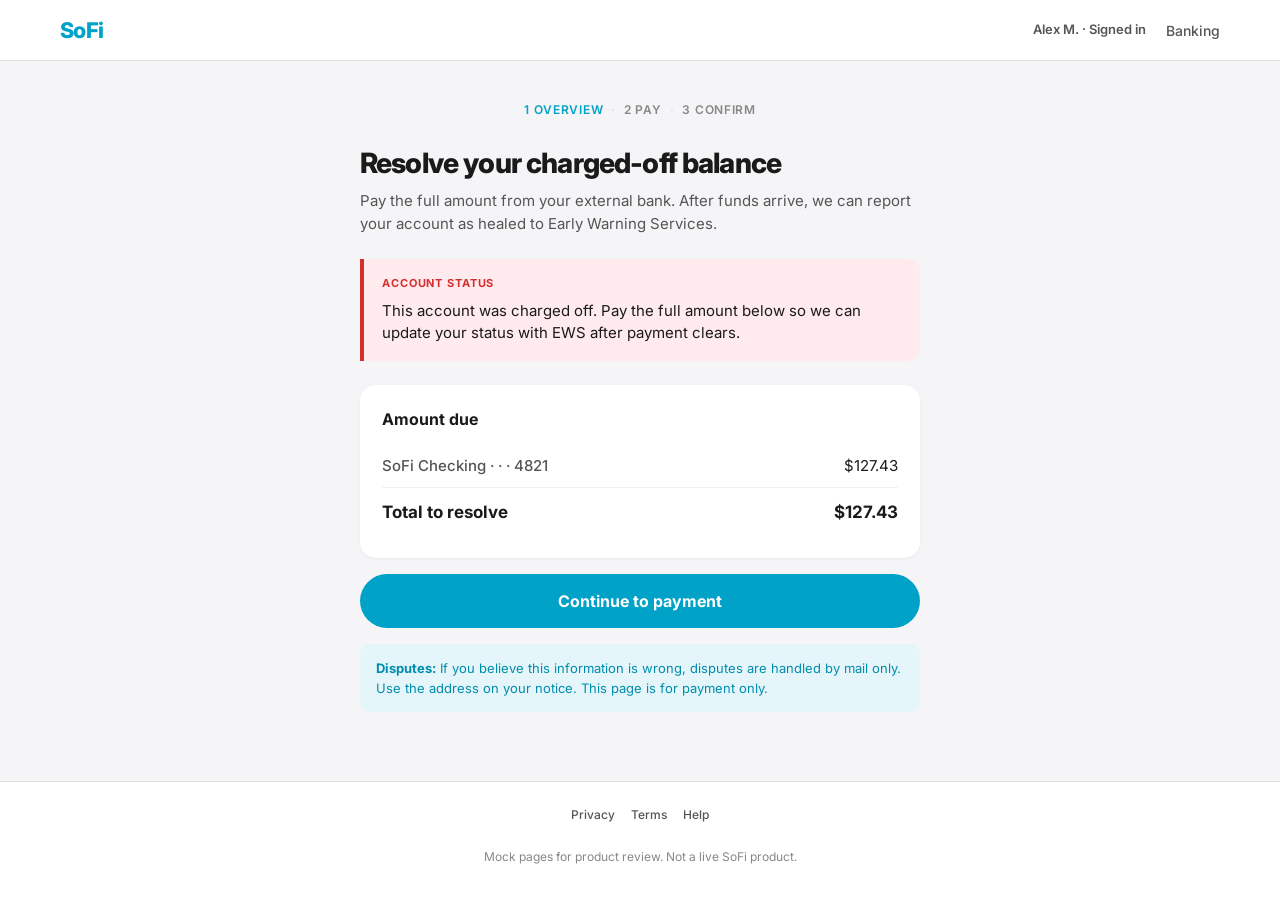
==== mockups/resolve-balance/index.html @ dc92aaf2 "Add web mockups: full resolve-balance pages and gallery hub. Ship multi-page static flow under mocku" ====
<!DOCTYPE html>
<html lang="en">
<head>
  <meta charset="UTF-8">
  <meta name="viewport" content="width=device-width, initial-scale=1.0">
  <meta name="description" content="Resolve your charged-off balance (mock)">
  <title>Resolve balance | SoFi</title>
  <link rel="stylesheet" href="styles.css">
</head>
<body>
  <header class="site-header">
    <div class="site-header__inner">
      <a class="logo" href="index.html">SoFi</a>
      <nav class="header-nav" aria-label="Account">
        <span class="user-pill">Alex M. · Signed in</span>
        <a href="index.html">Banking</a>
      </nav>
    </div>
  </header>

  <main id="main">
    <div class="content">
      <nav class="step-nav" aria-label="Steps">
        <a href="index.html" aria-current="page">1 Overview</a>
        <span class="sep" aria-hidden="true">·</span>
        <a href="pay.html">2 Pay</a>
        <span class="sep" aria-hidden="true">·</span>
        <a href="confirm.html">3 Confirm</a>
      </nav>

      <h1 class="page-title">Resolve your charged-off balance</h1>
      <p class="lede">
        Pay the full amount from your external bank. After funds arrive, we can report your account as healed to Early Warning Services.
      </p>

      <div class="alert" role="alert">
        <span class="alert__label">Account status</span>
        <p>This account was charged off. Pay the full amount below so we can update your status with EWS after payment clears.</p>
      </div>

      <section class="card" aria-labelledby="amount-heading">
        <h2 id="amount-heading">Amount due</h2>
        <div class="sum-row">
          <span class="muted">SoFi Checking · · · 4821</span>
          <span>$127.43</span>
        </div>
        <div class="sum-row">
          <span>Total to resolve</span>
          <span>$127.43</span>
        </div>
      </section>

      <p>
        <a class="btn btn--primary" href="pay.html">Continue to payment</a>
      </p>

      <p class="note">
        <strong>Disputes:</strong> If you believe this information is wrong, disputes are handled by mail only. Use the address on your notice. This page is for payment only.
      </p>
    </div>
  </main>

  <footer class="site-footer">
    <div class="site-footer__inner">
      <div class="footer-links">
        <a href="#">Privacy</a>
        <a href="#">Terms</a>
        <a href="#">Help</a>
      </div>
      <p>Mock pages for product review. Not a live SoFi product.</p>
    </div>
  </footer>
</body>
</html>
---- mockups/resolve-balance/styles.css ----
@import url("https://fonts.googleapis.com/css2?family=Inter:wght@400;500;600;700;800&display=swap");

:root {
  --black: #1a1a1a;
  --gray-900: #333;
  --gray-700: #555;
  --gray-500: #888;
  --gray-200: #e0e0e0;
  --gray-100: #f0f0f0;
  --bg: #f5f5f7;
  --white: #fff;
  --sofi-blue: #00a2c7;
  --sofi-blue-dark: #008dad;
  --sofi-blue-light: #e5f6fa;
  --green: #2e7d32;
  --green-bg: #e8f5e9;
  --red: #d32f2f;
  --red-bg: #ffebee;
  --focus: rgba(0, 162, 199, 0.35);
}

*,
*::before,
*::after {
  box-sizing: border-box;
}

html {
  -webkit-font-smoothing: antialiased;
}

body {
  margin: 0;
  min-height: 100vh;
  display: flex;
  flex-direction: column;
  font-family: "Inter", -apple-system, BlinkMacSystemFont, sans-serif;
  font-size: 16px;
  color: var(--black);
  background: var(--bg);
  line-height: 1.5;
}

a {
  color: var(--sofi-blue);
  font-weight: 600;
  text-decoration: none;
}

a:hover {
  text-decoration: underline;
}

a:focus-visible {
  outline: 2px solid var(--sofi-blue);
  outline-offset: 2px;
}

.site-header {
  background: var(--white);
  border-bottom: 1px solid var(--gray-200);
  position: sticky;
  top: 0;
  z-index: 100;
}

.site-header__inner {
  max-width: 1200px;
  margin: 0 auto;
  padding: 14px 20px;
  display: flex;
  align-items: center;
  justify-content: space-between;
  gap: 16px;
}

.logo {
  font-size: 1.35rem;
  font-weight: 800;
  color: var(--sofi-blue);
  letter-spacing: -0.03em;
}

.logo:hover {
  text-decoration: none;
}

.header-nav {
  display: flex;
  align-items: center;
  gap: 20px;
  font-size: 0.875rem;
}

.header-nav a {
  color: var(--gray-700);
  font-weight: 500;
}

.header-nav a:hover {
  color: var(--sofi-blue);
}

.user-pill {
  font-size: 0.8125rem;
  font-weight: 600;
  color: var(--gray-700);
}

main {
  flex: 1;
  width: 100%;
  padding: 32px 20px 48px;
}

.content {
  max-width: 560px;
  margin: 0 auto;
}

.step-nav {
  display: flex;
  align-items: center;
  justify-content: center;
  flex-wrap: wrap;
  gap: 8px;
  margin-bottom: 28px;
  font-size: 0.75rem;
  font-weight: 600;
  text-transform: uppercase;
  letter-spacing: 0.06em;
}

.step-nav a {
  color: var(--gray-500);
  font-weight: 600;
}

.step-nav a[aria-current="page"] {
  color: var(--sofi-blue);
  text-decoration: none;
  pointer-events: none;
}

.step-nav .sep {
  color: var(--gray-200);
  user-select: none;
}

.page-title {
  font-size: clamp(1.5rem, 4vw, 1.75rem);
  font-weight: 800;
  letter-spacing: -0.03em;
  line-height: 1.2;
  margin: 0 0 8px;
}

.lede {
  font-size: 0.9375rem;
  color: var(--gray-700);
  margin: 0 0 24px;
  line-height: 1.55;
}

.alert {
  background: var(--red-bg);
  border-left: 4px solid var(--red);
  border-radius: 0 12px 12px 0;
  padding: 16px 18px;
  margin-bottom: 24px;
}

.alert__label {
  display: block;
  font-size: 0.6875rem;
  font-weight: 700;
  text-transform: uppercase;
  letter-spacing: 0.08em;
  color: var(--red);
  margin-bottom: 8px;
}

.alert p {
  margin: 0;
  font-size: 0.9375rem;
  line-height: 1.5;
}

.card {
  background: var(--white);
  border-radius: 16px;
  padding: 22px;
  box-shadow: 0 1px 3px rgba(0, 0, 0, 0.06);
  margin-bottom: 16px;
}

.card h2 {
  font-size: 1rem;
  font-weight: 700;
  margin: 0 0 14px;
}

.sum-row {
  display: flex;
  justify-content: space-between;
  align-items: baseline;
  padding: 10px 0;
  border-bottom: 1px solid var(--gray-100);
  font-size: 0.9375rem;
}

.sum-row:last-child {
  border-bottom: none;
  font-weight: 700;
  font-size: 1.0625rem;
  padding-top: 12px;
}

.sum-row .muted {
  color: var(--gray-700);
  font-weight: 500;
}

.btn {
  display: inline-flex;
  align-items: center;
  justify-content: center;
  width: 100%;
  padding: 15px 20px;
  font-size: 1rem;
  font-weight: 700;
  font-family: inherit;
  border: none;
  border-radius: 28px;
  cursor: pointer;
  text-decoration: none;
  transition: background 0.15s ease;
}

.btn:focus-visible {
  outline: 2px solid var(--sofi-blue);
  outline-offset: 3px;
}

.btn--primary {
  background: var(--sofi-blue);
  color: #fff;
}

.btn--primary:hover {
  background: var(--sofi-blue-dark);
  text-decoration: none;
}

.btn--secondary {
  background: transparent;
  color: var(--black);
  border: 2px solid var(--gray-200);
  margin-top: 10px;
}

.btn--secondary:hover {
  border-color: var(--gray-500);
  text-decoration: none;
}

.note {
  background: var(--sofi-blue-light);
  border-radius: 10px;
  padding: 14px 16px;
  font-size: 0.8125rem;
  color: var(--sofi-blue-dark);
  line-height: 1.55;
  margin-top: 16px;
}

.note strong {
  font-weight: 700;
}

.copy-block {
  background: var(--gray-100);
  border-radius: 12px;
  padding: 14px 16px;
  margin-bottom: 12px;
}

.copy-block__label {
  font-size: 0.6875rem;
  font-weight: 700;
  text-transform: uppercase;
  letter-spacing: 0.06em;
  color: var(--gray-500);
  margin-bottom: 6px;
}

.copy-row {
  display: flex;
  justify-content: space-between;
  align-items: center;
  gap: 12px;
}

.copy-value {
  font-family: ui-monospace, "SF Mono", Menlo, monospace;
  font-size: 0.9375rem;
  font-weight: 700;
  letter-spacing: 0.02em;
  word-break: break-all;
}

.copy-btn {
  flex-shrink: 0;
  font-size: 0.6875rem;
  font-weight: 700;
  color: var(--sofi-blue);
  background: var(--white);
  border: 1.5px solid var(--sofi-blue);
  border-radius: 8px;
  padding: 6px 12px;
  cursor: pointer;
  font-family: inherit;
}

.copy-btn:hover {
  background: var(--sofi-blue-light);
}

.tl {
  margin: 0;
  padding: 0;
  list-style: none;
}

.tl li {
  display: flex;
  gap: 12px;
  padding: 10px 0;
  font-size: 0.875rem;
  color: var(--gray-700);
  line-height: 1.45;
  border-bottom: 1px solid var(--gray-100);
}

.tl li:last-child {
  border-bottom: none;
}

.tl-num {
  width: 26px;
  height: 26px;
  border-radius: 50%;
  background: var(--sofi-blue-light);
  color: var(--sofi-blue);
  font-size: 0.75rem;
  font-weight: 800;
  display: flex;
  align-items: center;
  justify-content: center;
  flex-shrink: 0;
}

.form-group {
  margin-bottom: 16px;
}

.form-group label {
  display: block;
  font-size: 0.8125rem;
  font-weight: 600;
  color: var(--gray-700);
  margin-bottom: 6px;
}

.form-group input,
.form-group select {
  width: 100%;
  padding: 12px 14px;
  font-size: 1rem;
  font-family: inherit;
  border: 1.5px solid var(--gray-200);
  border-radius: 10px;
  background: var(--white);
}

.form-group input:focus,
.form-group select:focus {
  outline: none;
  border-color: var(--sofi-blue);
  box-shadow: 0 0 0 3px var(--focus);
}

.form-hint {
  font-size: 0.75rem;
  color: var(--gray-500);
  margin-top: 4px;
}

.success-icon {
  width: 64px;
  height: 64px;
  border-radius: 50%;
  background: var(--green-bg);
  color: var(--green);
  font-size: 2rem;
  display: flex;
  align-items: center;
  justify-content: center;
  margin: 0 auto 20px;
}

.success-block {
  text-align: center;
  padding: 8px 0 24px;
}

.success-block h2 {
  font-size: 1.375rem;
  font-weight: 800;
  margin: 0 0 10px;
}

.success-block p {
  font-size: 0.9375rem;
  color: var(--gray-700);
  margin: 0;
  line-height: 1.55;
}

.site-footer {
  background: var(--white);
  border-top: 1px solid var(--gray-200);
  margin-top: auto;
  padding: 24px 20px 32px;
}

.site-footer__inner {
  max-width: 1200px;
  margin: 0 auto;
  display: flex;
  flex-direction: column;
  align-items: center;
  gap: 12px;
  text-align: center;
  font-size: 0.75rem;
  color: var(--gray-500);
}

.footer-links {
  display: flex;
  flex-wrap: wrap;
  justify-content: center;
  gap: 16px;
}

.footer-links a {
  color: var(--gray-700);
  font-weight: 500;
}

@media (min-width: 640px) {
  main {
    padding: 40px 24px 56px;
  }
}

.visually-hidden {
  position: absolute;
  width: 1px;
  height: 1px;
  padding: 0;
  margin: -1px;
  overflow: hidden;
  clip: rect(0, 0, 0, 0);
  white-space: nowrap;
  border: 0;
}

.list-plain {
  margin: 0;
  padding-left: 1.25rem;
  font-size: 0.9375rem;
  color: var(--gray-700);
  line-height: 1.55;
}

.list-plain li {
  margin-bottom: 8px;
}

.list-plain li:last-child {
  margin-bottom: 0;
}
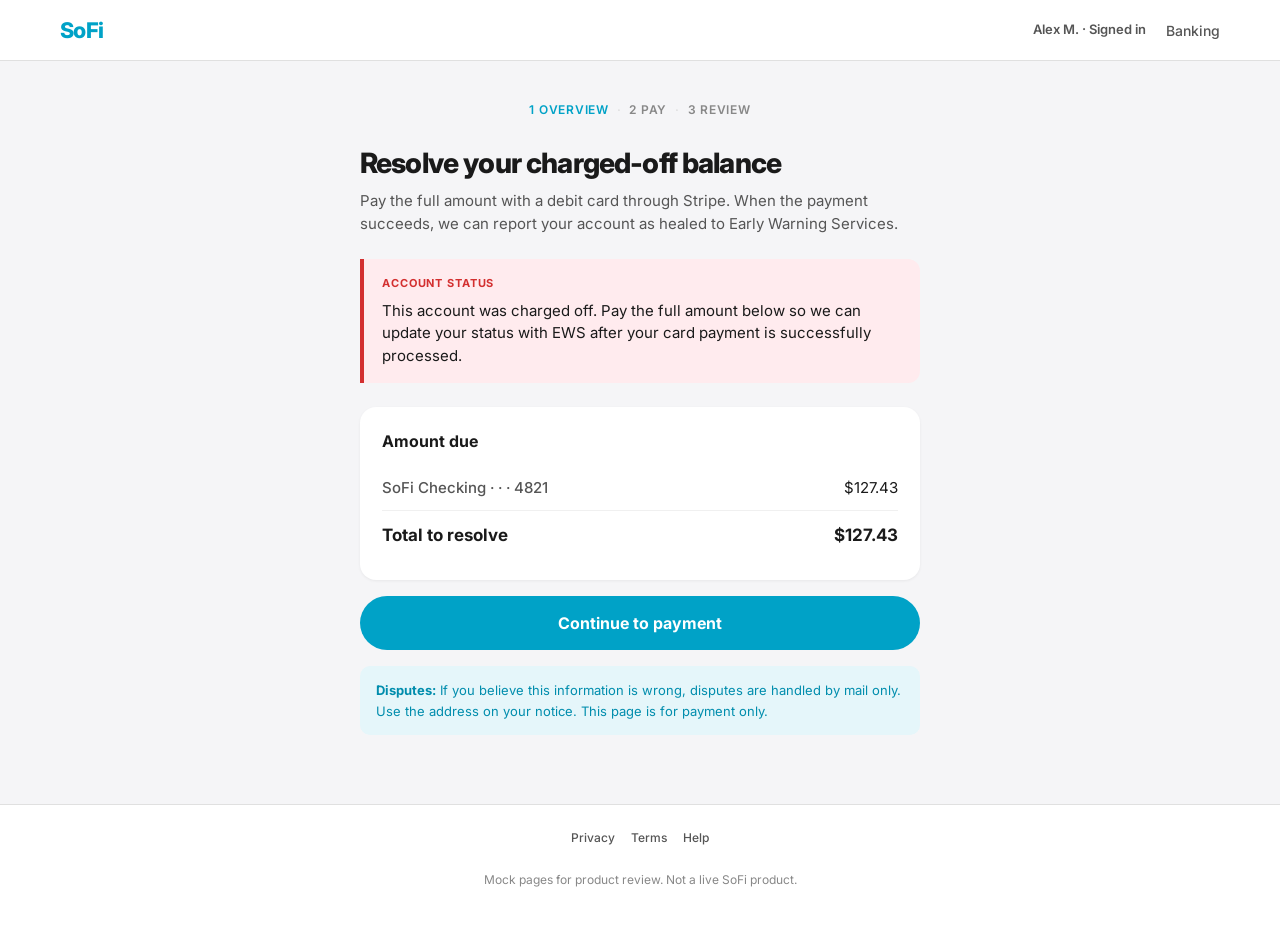
==== commit 4d325ce2: "Mock: switch resolve flow to debit card via Stripe. Replace ACH push copy and wireframes with card e" ====
--- a/mockups/resolve-balance/index.html
+++ b/mockups/resolve-balance/index.html
@@ -25,17 +25,17 @@
         <span class="sep" aria-hidden="true">·</span>
         <a href="pay.html">2 Pay</a>
         <span class="sep" aria-hidden="true">·</span>
-        <a href="confirm.html">3 Confirm</a>
+        <a href="confirm.html">3 Review</a>
       </nav>
 
       <h1 class="page-title">Resolve your charged-off balance</h1>
       <p class="lede">
-        Pay the full amount from your external bank. After funds arrive, we can report your account as healed to Early Warning Services.
+        Pay the full amount with a debit card through Stripe. When the payment succeeds, we can report your account as healed to Early Warning Services.
       </p>
 
       <div class="alert" role="alert">
         <span class="alert__label">Account status</span>
-        <p>This account was charged off. Pay the full amount below so we can update your status with EWS after payment clears.</p>
+        <p>This account was charged off. Pay the full amount below so we can update your status with EWS after your card payment is successfully processed.</p>
       </div>
 
       <section class="card" aria-labelledby="amount-heading">
--- a/mockups/resolve-balance/styles.css
+++ b/mockups/resolve-balance/styles.css
@@ -491,3 +491,49 @@
 .list-plain li:last-child {
   margin-bottom: 0;
 }
+
+.form-row-2 {
+  display: grid;
+  grid-template-columns: 1fr 1fr;
+  gap: 12px;
+}
+
+@media (max-width: 400px) {
+  .form-row-2 {
+    grid-template-columns: 1fr;
+  }
+}
+
+.stripe-foot {
+  display: flex;
+  align-items: center;
+  justify-content: center;
+  gap: 8px;
+  margin-top: 16px;
+  padding-top: 14px;
+  border-top: 1px solid var(--gray-100);
+  font-size: 0.75rem;
+  color: var(--gray-500);
+}
+
+.stripe-foot strong {
+  color: #635bff;
+  font-weight: 700;
+  letter-spacing: 0.02em;
+}
+
+.checkbox-line {
+  display: flex;
+  gap: 10px;
+  align-items: flex-start;
+  font-size: 0.9375rem;
+  line-height: 1.45;
+  color: var(--gray-900);
+}
+
+.checkbox-line input {
+  margin-top: 4px;
+  flex-shrink: 0;
+  width: 18px;
+  height: 18px;
+}
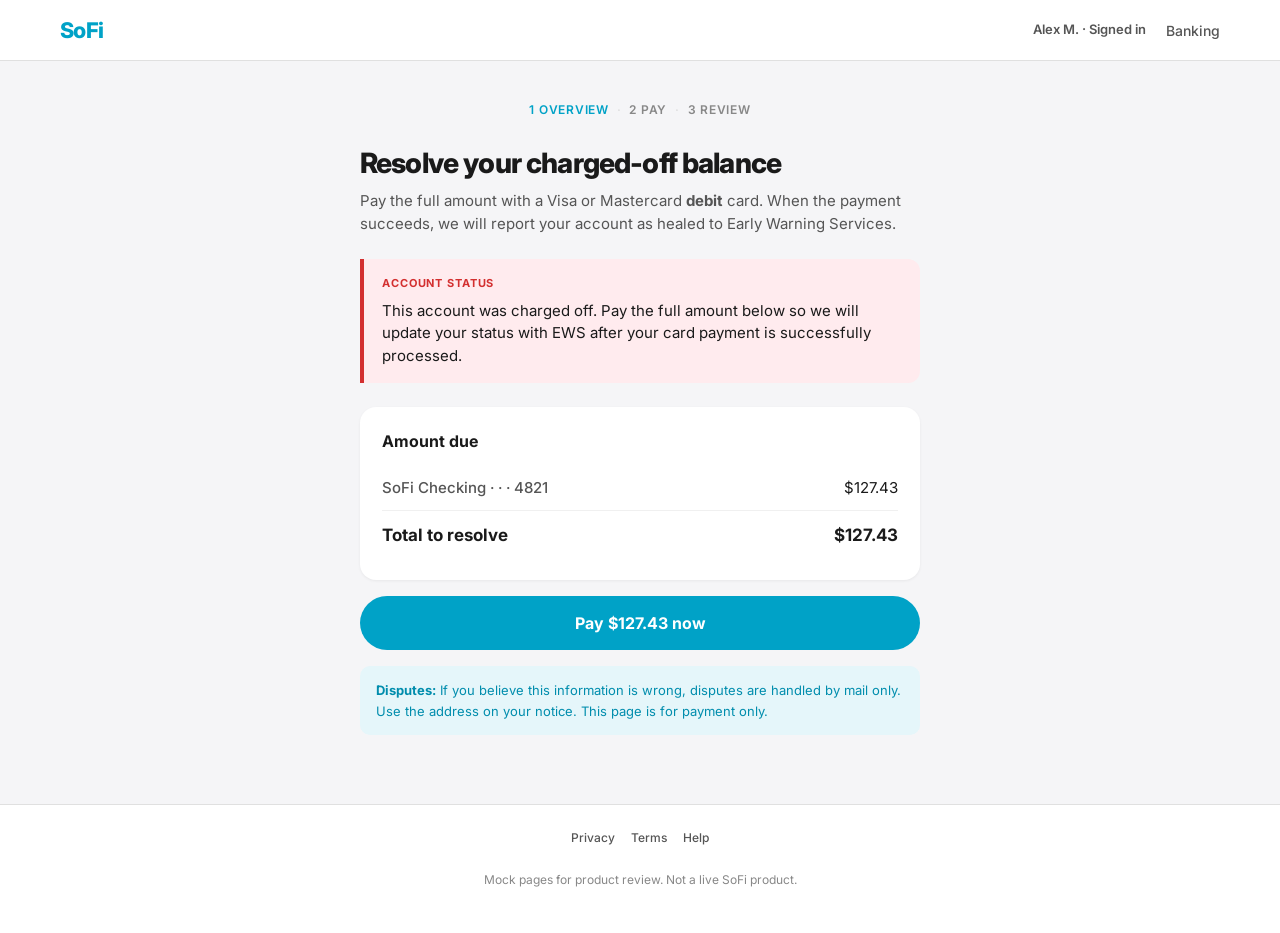
==== commit 4bb02ab7: "Mock: debit card form, auth language, button copy, confirmation ID. - we will report (not we can) - " ====
--- a/mockups/resolve-balance/index.html
+++ b/mockups/resolve-balance/index.html
@@ -30,12 +30,12 @@
 
       <h1 class="page-title">Resolve your charged-off balance</h1>
       <p class="lede">
-        Pay the full amount with a debit card through Stripe. When the payment succeeds, we can report your account as healed to Early Warning Services.
+        Pay the full amount with a Visa or Mastercard <strong>debit</strong> card. When the payment succeeds, we will report your account as healed to Early Warning Services.
       </p>
 
       <div class="alert" role="alert">
         <span class="alert__label">Account status</span>
-        <p>This account was charged off. Pay the full amount below so we can update your status with EWS after your card payment is successfully processed.</p>
+        <p>This account was charged off. Pay the full amount below so we will update your status with EWS after your card payment is successfully processed.</p>
       </div>
 
       <section class="card" aria-labelledby="amount-heading">
@@ -51,7 +51,7 @@
       </section>
 
       <p>
-        <a class="btn btn--primary" href="pay.html">Continue to payment</a>
+        <a class="btn btn--primary" href="pay.html">Pay $127.43 now</a>
       </p>
 
       <p class="note">
--- a/mockups/resolve-balance/styles.css
+++ b/mockups/resolve-balance/styles.css
@@ -274,6 +274,19 @@
   margin-top: 16px;
 }
 
+.auth-box {
+  background: var(--gray-100);
+  border-radius: 12px;
+  padding: 14px 16px;
+  font-size: 0.8125rem;
+  color: var(--gray-700);
+  line-height: 1.6;
+  max-height: 140px;
+  overflow-y: auto;
+  margin-bottom: 14px;
+  border: 1px solid var(--gray-200);
+}
+
 .note strong {
   font-weight: 700;
 }
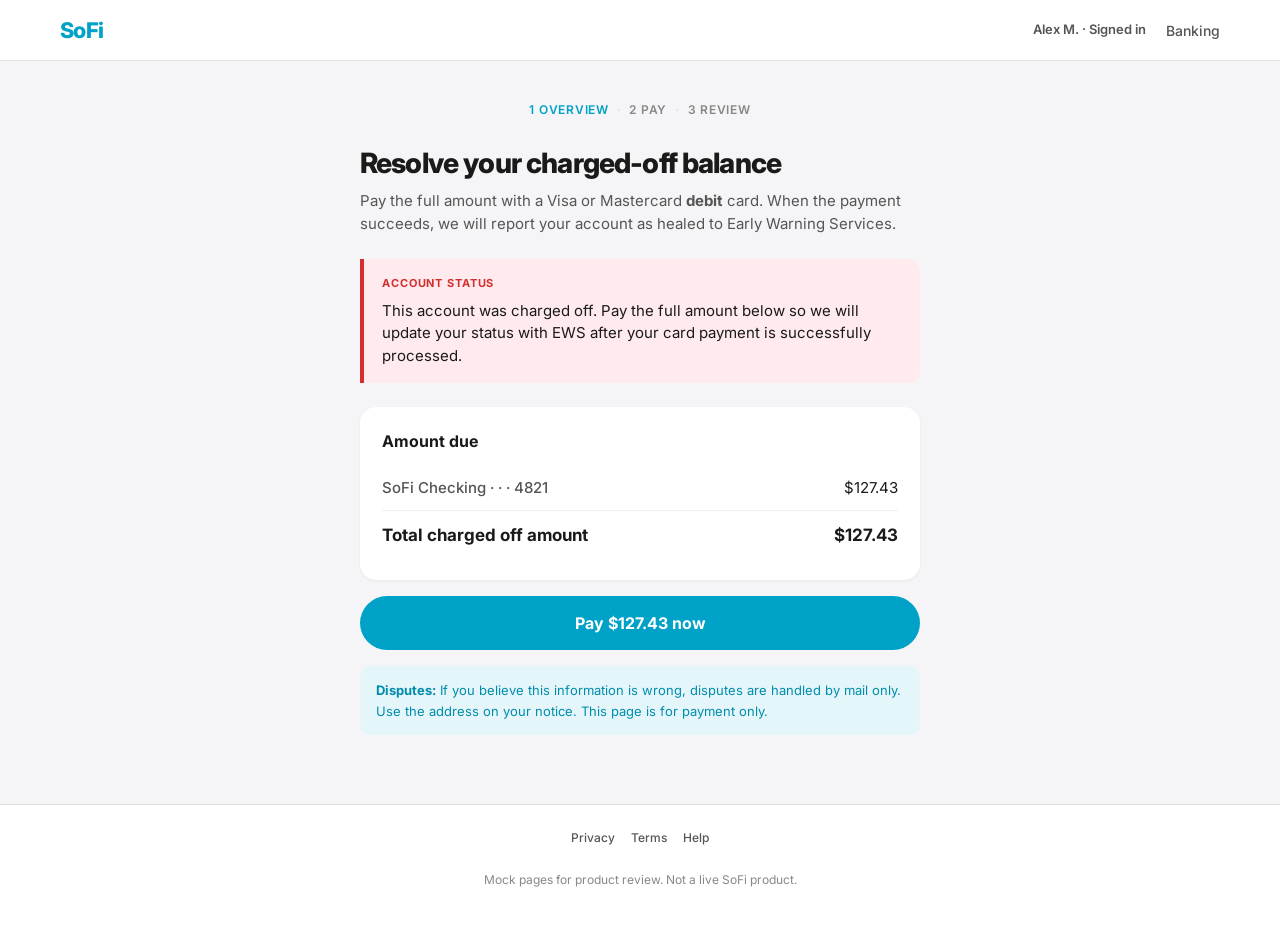
==== commit e85fcc38: "Mock: rename 'Total to resolve' to 'Total charged off amount'. Made-with: Cursor" ====
--- a/mockups/resolve-balance/index.html
+++ b/mockups/resolve-balance/index.html
@@ -45,7 +45,7 @@
           <span>$127.43</span>
         </div>
         <div class="sum-row">
-          <span>Total to resolve</span>
+          <span>Total charged off amount</span>
           <span>$127.43</span>
         </div>
       </section>
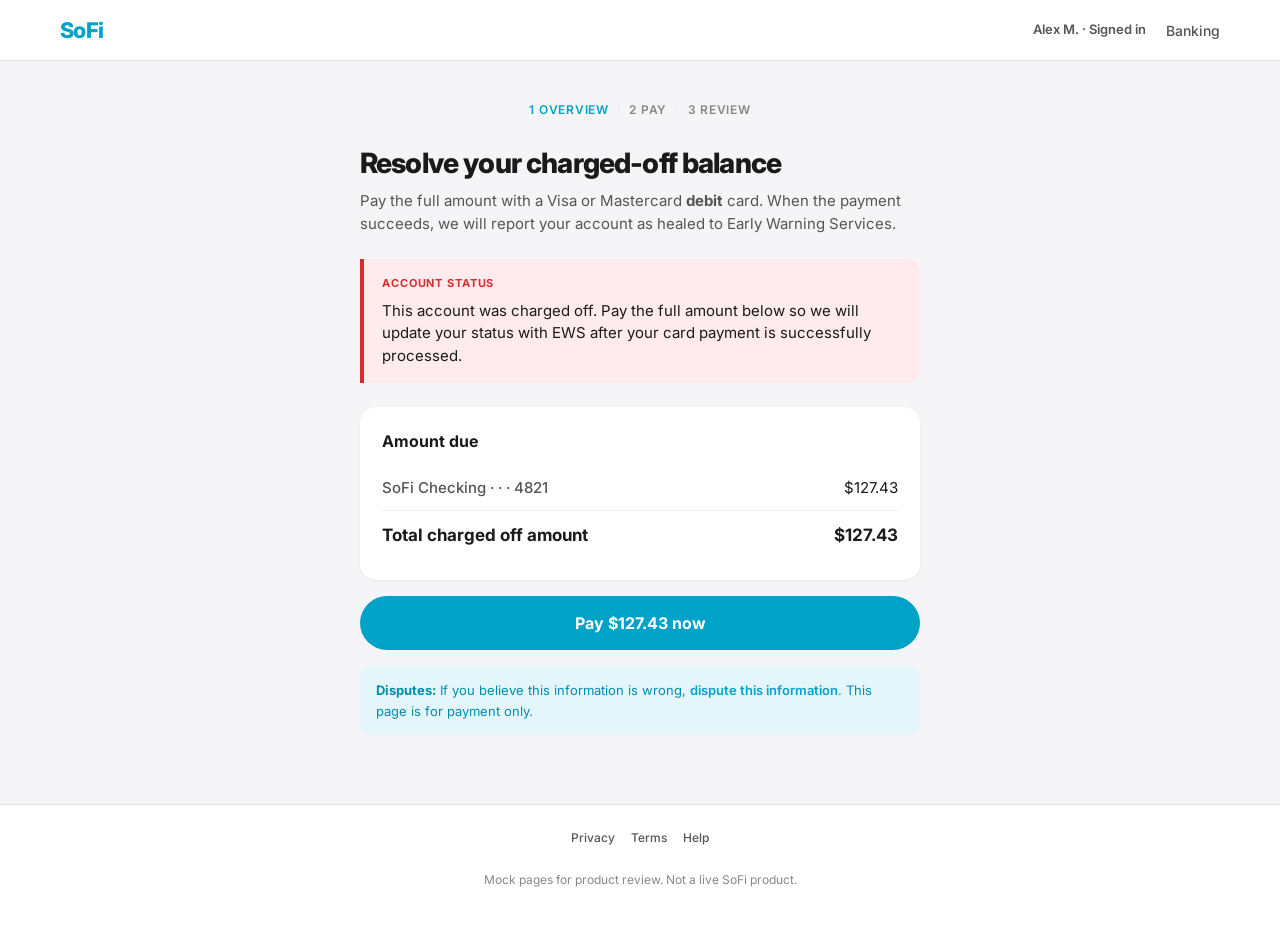
==== commit 13dad6d3: "Add dispute flow: dispute page with form preview, download PDF, mailing address. Made-with: Cursor" ====
--- a/mockups/resolve-balance/index.html
+++ b/mockups/resolve-balance/index.html
@@ -55,7 +55,7 @@
       </p>
 
       <p class="note">
-        <strong>Disputes:</strong> If you believe this information is wrong, disputes are handled by mail only. Use the address on your notice. This page is for payment only.
+        <strong>Disputes:</strong> If you believe this information is wrong, <a href="dispute.html">dispute this information</a>. This page is for payment only.
       </p>
     </div>
   </main>
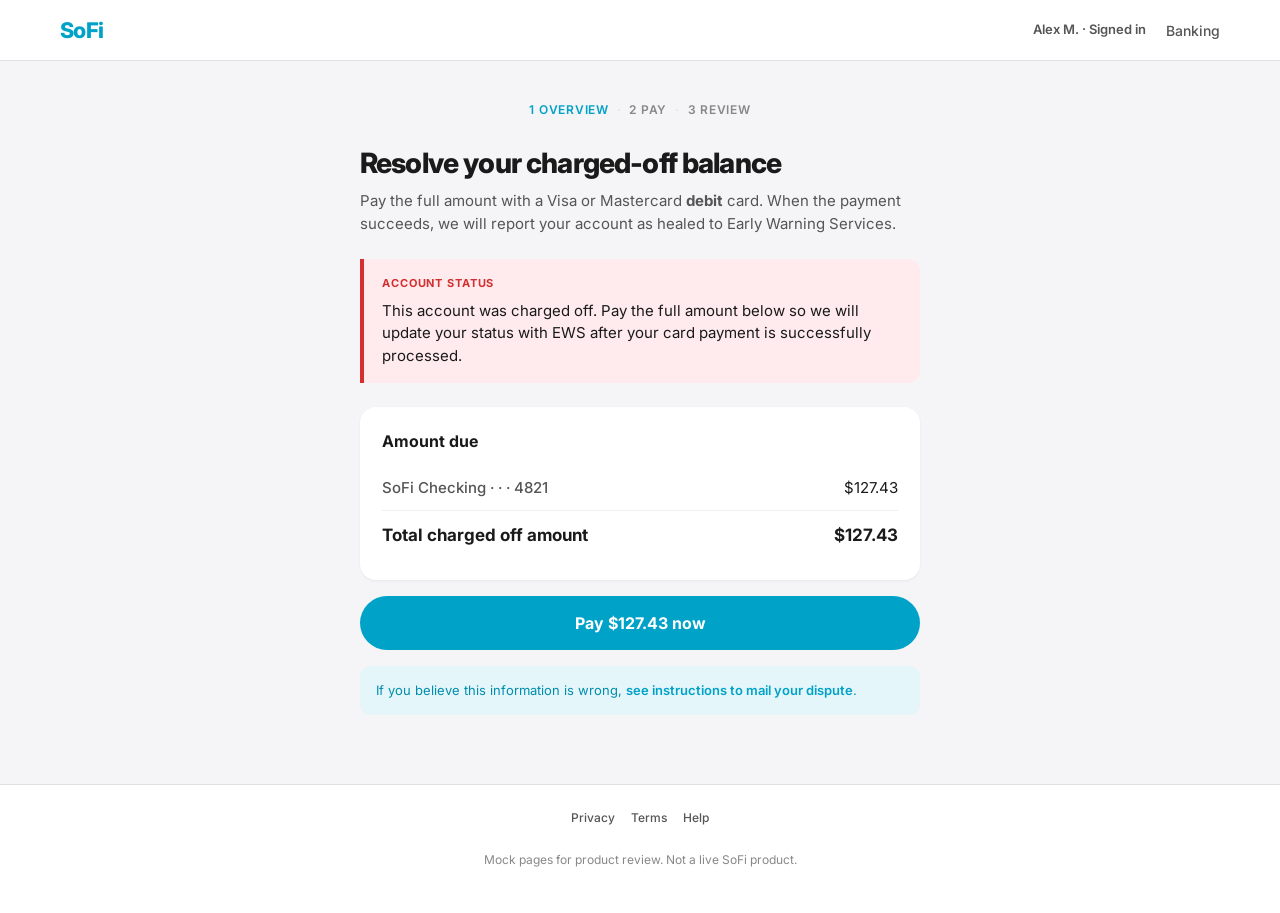
==== commit 9a52cf60: "Mock: update dispute note copy on overview page. Made-with: Cursor" ====
--- a/mockups/resolve-balance/index.html
+++ b/mockups/resolve-balance/index.html
@@ -55,7 +55,7 @@
       </p>
 
       <p class="note">
-        <strong>Disputes:</strong> If you believe this information is wrong, <a href="dispute.html">dispute this information</a>. This page is for payment only.
+        If you believe this information is wrong, <a href="dispute.html">see instructions to mail your dispute</a>.
       </p>
     </div>
   </main>
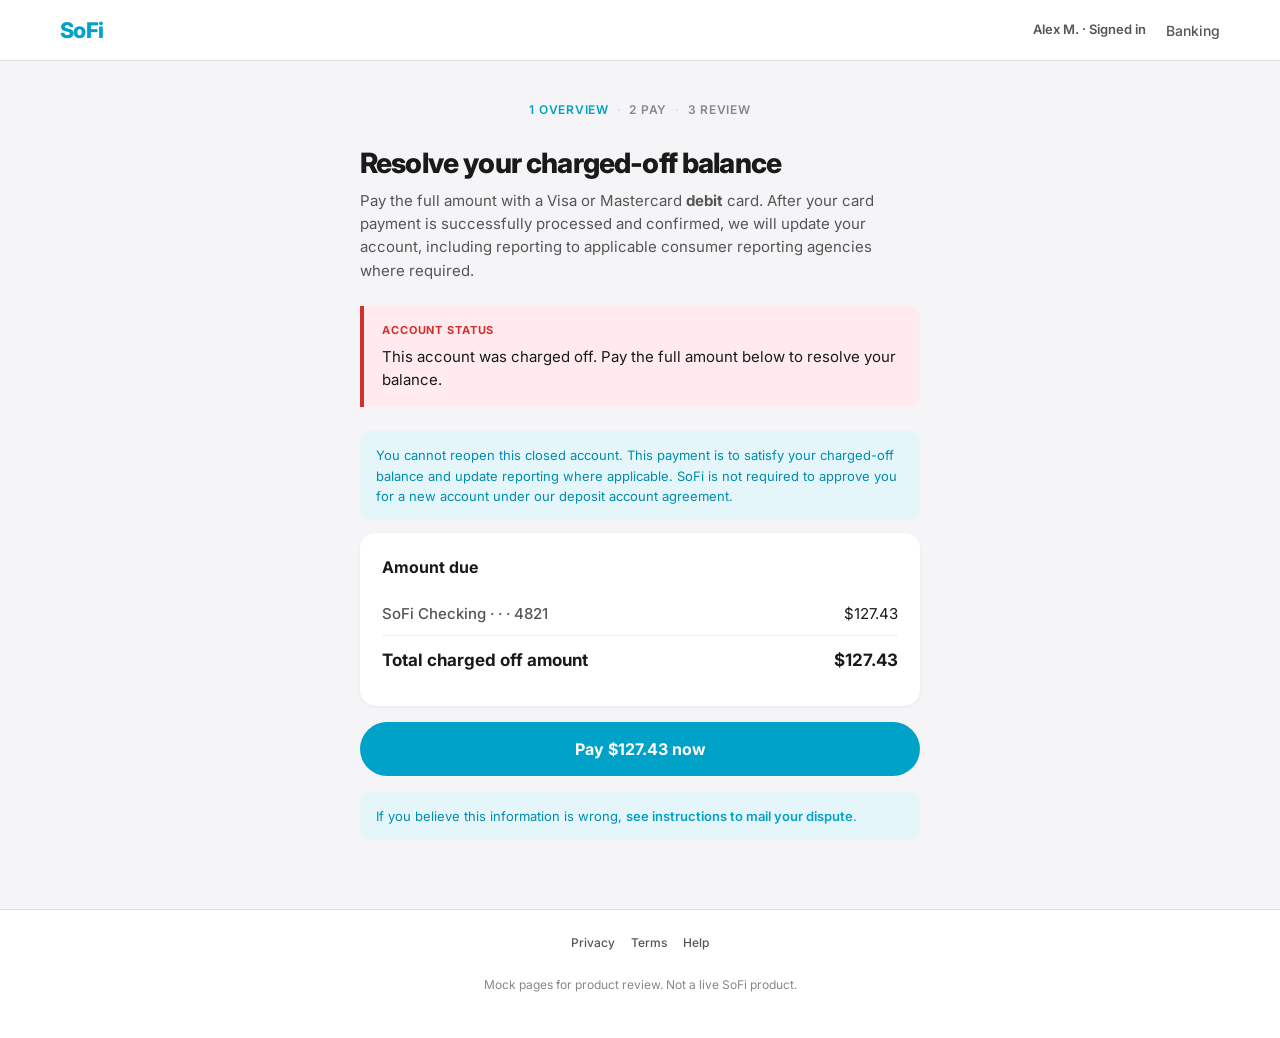
==== commit e6eadc7c: "Mockups: align charge-off payment copy with Legal (reporting language, terms, success) Made-with: Cu" ====
--- a/mockups/resolve-balance/index.html
+++ b/mockups/resolve-balance/index.html
@@ -30,13 +30,17 @@
 
       <h1 class="page-title">Resolve your charged-off balance</h1>
       <p class="lede">
-        Pay the full amount with a Visa or Mastercard <strong>debit</strong> card. When the payment succeeds, we will report your account as healed to Early Warning Services.
+        Pay the full amount with a Visa or Mastercard <strong>debit</strong> card. After your card payment is successfully processed and confirmed, we will update your account, including reporting to applicable consumer reporting agencies where required.
       </p>
 
       <div class="alert" role="alert">
         <span class="alert__label">Account status</span>
-        <p>This account was charged off. Pay the full amount below so we will update your status with EWS after your card payment is successfully processed.</p>
+        <p>This account was charged off. Pay the full amount below to resolve your balance.</p>
       </div>
+
+      <p class="note">
+        You cannot reopen this closed account. This payment is to satisfy your charged-off balance and update reporting where applicable. SoFi is not required to approve you for a new account under our deposit account agreement.
+      </p>
 
       <section class="card" aria-labelledby="amount-heading">
         <h2 id="amount-heading">Amount due</h2>
--- a/mockups/resolve-balance/styles.css
+++ b/mockups/resolve-balance/styles.css
@@ -16,6 +16,8 @@
   --green-bg: #e8f5e9;
   --red: #d32f2f;
   --red-bg: #ffebee;
+  --amber: #92400e;
+  --amber-bg: #fde68a;
   --focus: rgba(0, 162, 199, 0.35);
 }
 
